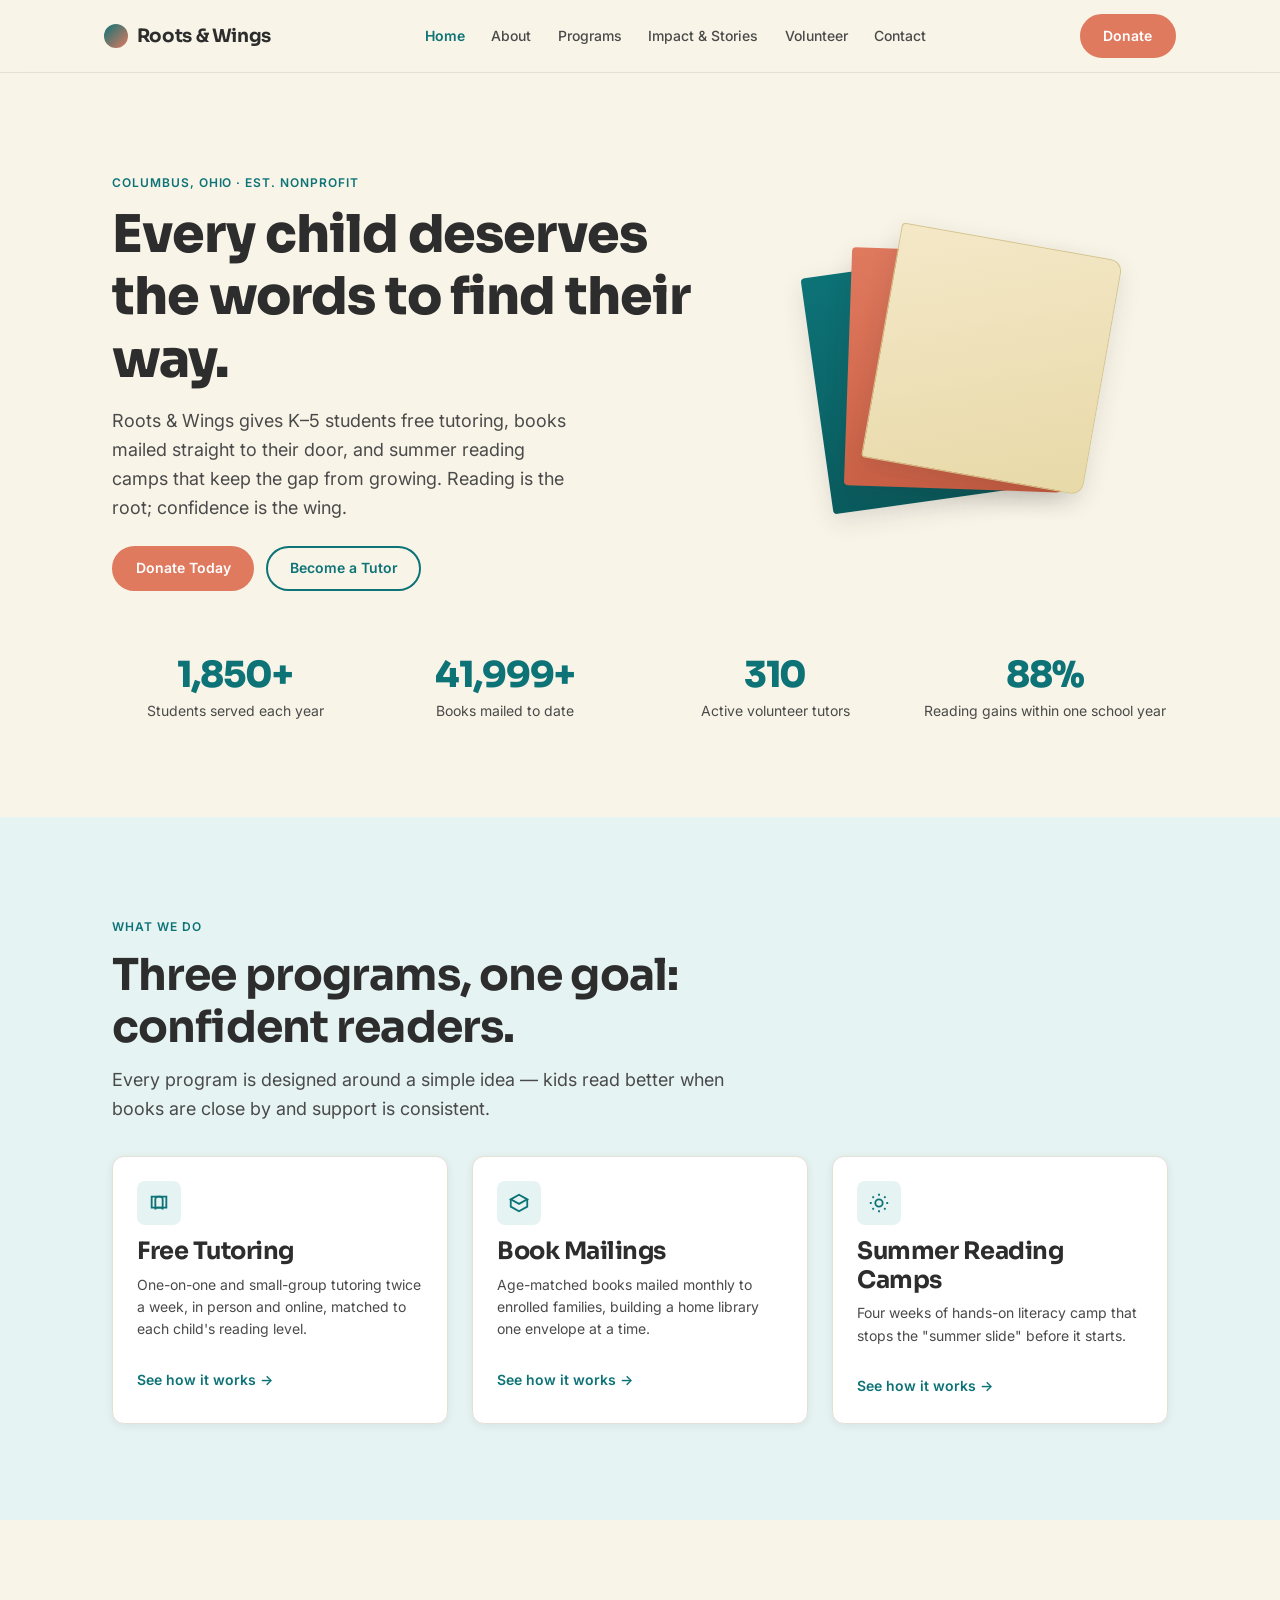
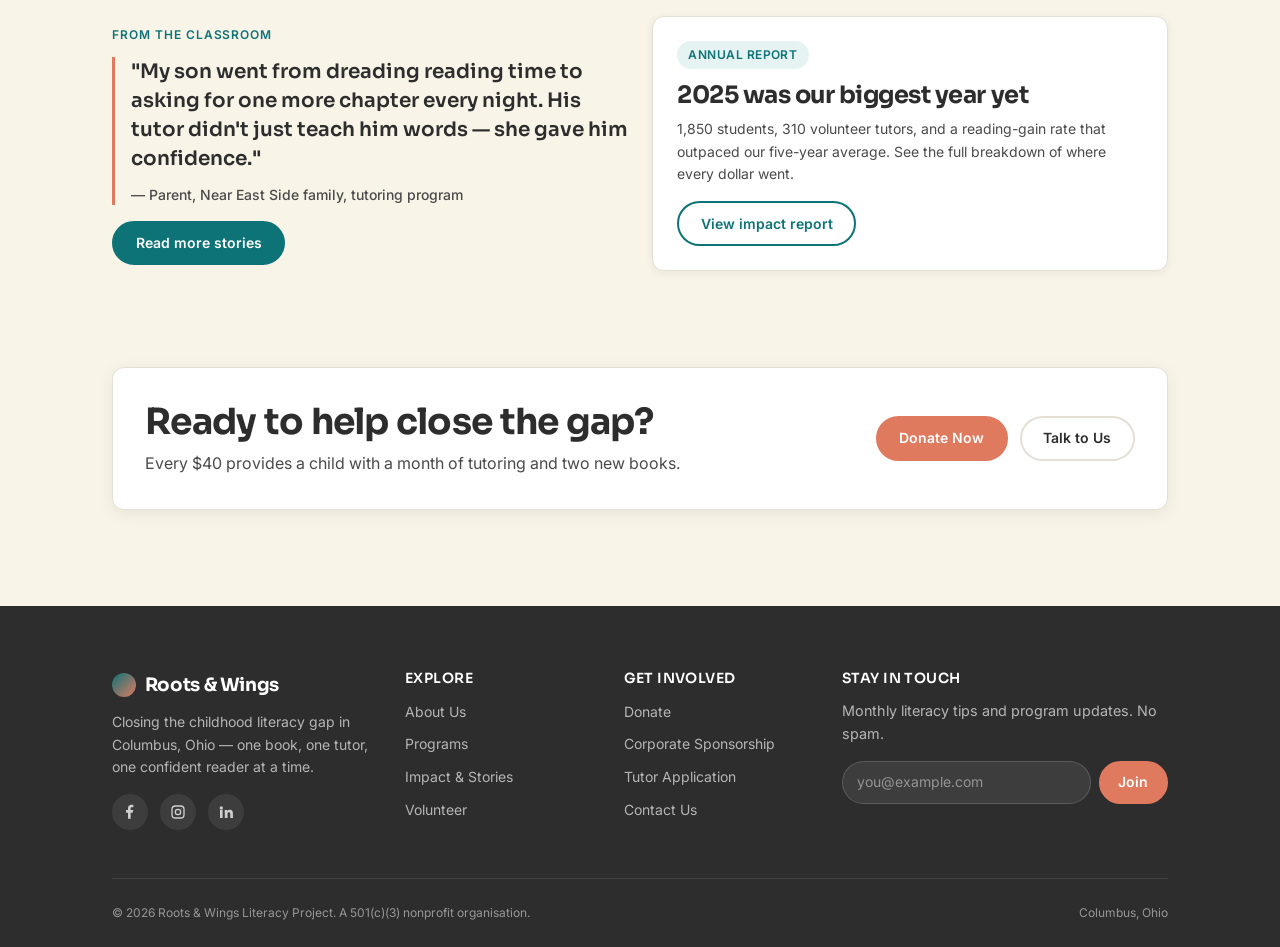
==== roots-and-wings-literacy-project/index.html @ 6bbbf85e "Add files via upload" ====
<!DOCTYPE html>
<html lang="en">
<head>
<meta charset="UTF-8">
<meta name="viewport" content="width=device-width, initial-scale=1.0">
<title>Roots &amp; Wings Literacy Project — Every Child, Reading</title>
<meta name="description" content="Roots & Wings Literacy Project provides free tutoring, book mailings, and summer reading camps to close the childhood literacy gap for K–5 students in Columbus, Ohio.">
<link rel="preconnect" href="https://fonts.googleapis.com">
<link rel="preconnect" href="https://fonts.gstatic.com" crossorigin>
<link href="https://fonts.googleapis.com/css2?family=Sora:wght@600;700;800&family=Inter:wght@400;500;600&display=swap" rel="stylesheet">
<link rel="stylesheet" href="css/style.css">
</head>
<body>

<!-- ============ HEADER ============ -->
<header class="site-header">
  <nav class="nav">
    <a href="index.html" class="brand"><span class="brand-mark" aria-hidden="true"></span>Roots &amp; Wings</a>
    <button class="nav-toggle" aria-label="Toggle navigation menu" aria-expanded="false">
      <span></span><span></span><span></span>
    </button>
    <ul class="nav-links">
      <li><a href="index.html" aria-current="page">Home</a></li>
      <li><a href="about.html">About</a></li>
      <li><a href="programs.html">Programs</a></li>
      <li><a href="impact.html">Impact &amp; Stories</a></li>
      <li><a href="volunteer.html">Volunteer</a></li>
      <li><a href="contact.html">Contact</a></li>
    </ul>
    <div class="nav-cta">
      <a href="donate.html" class="btn btn-primary">Donate</a>
    </div>
  </nav>
</header>

<main>

  <!-- ============ HERO ============ -->
  <section class="hero">
    <div class="container hero-grid">
      <div>
        <span class="eyebrow">Columbus, Ohio · Est. nonprofit</span>
        <h1>Every child deserves the words to find their way.</h1>
        <p class="lede">Roots &amp; Wings gives K–5 students free tutoring, books mailed straight to their door, and summer reading camps that keep the gap from growing. Reading is the root; confidence is the wing.</p>
        <div class="hero-actions">
          <a href="donate.html" class="btn btn-primary">Donate Today</a>
          <a href="volunteer.html" class="btn btn-ghost">Become a Tutor</a>
        </div>
      </div>
      <div class="book-stack" aria-hidden="true">
        <div class="page p1"></div>
        <div class="page p2"></div>
        <div class="page p3"></div>
      </div>
    </div>
  </section>

  <!-- ============ IMPACT STATS ============ -->
  <section class="section" style="padding-top:0;">
    <div class="container">
      <div class="stat-row reveal">
        <div class="stat">
          <span class="num" data-count="1850" data-suffix="+">0</span>
          <span class="label">Students served each year</span>
        </div>
        <div class="stat">
          <span class="num" data-count="42000" data-suffix="+">0</span>
          <span class="label">Books mailed to date</span>
        </div>
        <div class="stat">
          <span class="num" data-count="310">0</span>
          <span class="label">Active volunteer tutors</span>
        </div>
        <div class="stat">
          <span class="num" data-count="88" data-suffix="%">0</span>
          <span class="label">Reading gains within one school year</span>
        </div>
      </div>
    </div>
  </section>

  <!-- ============ PROGRAMS PREVIEW ============ -->
  <section class="section section--tint">
    <div class="container">
      <div class="section-head reveal">
        <span class="eyebrow">What we do</span>
        <h2>Three programs, one goal: confident readers.</h2>
        <p>Every program is designed around a simple idea — kids read better when books are close by and support is consistent.</p>
      </div>
      <div class="grid grid-3">
        <div class="card reveal">
          <div class="program-icon" aria-hidden="true">
            <svg width="22" height="22" viewBox="0 0 24 24" fill="none" stroke="currentColor" stroke-width="2"><path d="M4 5h9a3 3 0 0 1 3 3v11a2 2 0 0 0-2-2H4z"/><path d="M20 5h-9a3 3 0 0 0-3 3v11a2 2 0 0 1 2-2h10z"/></svg>
          </div>
          <h3>Free Tutoring</h3>
          <p>One-on-one and small-group tutoring twice a week, in person and online, matched to each child's reading level.</p>
          <a href="programs.html">See how it works →</a>
        </div>
        <div class="card reveal">
          <div class="program-icon" aria-hidden="true">
            <svg width="22" height="22" viewBox="0 0 24 24" fill="none" stroke="currentColor" stroke-width="2"><path d="M3 8l9-5 9 5-9 5-9-5z"/><path d="M3 8v8l9 5 9-5V8"/></svg>
          </div>
          <h3>Book Mailings</h3>
          <p>Age-matched books mailed monthly to enrolled families, building a home library one envelope at a time.</p>
          <a href="programs.html">See how it works →</a>
        </div>
        <div class="card reveal">
          <div class="program-icon" aria-hidden="true">
            <svg width="22" height="22" viewBox="0 0 24 24" fill="none" stroke="currentColor" stroke-width="2"><circle cx="12" cy="12" r="4"/><path d="M12 2v2M12 20v2M4.9 4.9l1.4 1.4M17.7 17.7l1.4 1.4M2 12h2M20 12h2M4.9 19.1l1.4-1.4M17.7 6.3l1.4-1.4"/></svg>
          </div>
          <h3>Summer Reading Camps</h3>
          <p>Four weeks of hands-on literacy camp that stops the "summer slide" before it starts.</p>
          <a href="programs.html">See how it works →</a>
        </div>
      </div>
    </div>
  </section>

  <!-- ============ STORY / QUOTE ============ -->
  <section class="section">
    <div class="container">
      <div class="grid grid-2" style="align-items:center;">
        <div class="reveal">
          <span class="eyebrow">From the classroom</span>
          <blockquote class="quote">
            "My son went from dreading reading time to asking for one more chapter every night. His tutor didn't just teach him words — she gave him confidence."
            <cite>— Parent, Near East Side family, tutoring program</cite>
          </blockquote>
          <a href="impact.html" class="btn btn-teal">Read more stories</a>
        </div>
        <div class="card reveal">
          <span class="tag">Annual Report</span>
          <h3>2025 was our biggest year yet</h3>
          <p>1,850 students, 310 volunteer tutors, and a reading-gain rate that outpaced our five-year average. See the full breakdown of where every dollar went.</p>
          <a href="impact.html" class="btn btn-ghost">View impact report</a>
        </div>
      </div>
    </div>
  </section>

  <!-- ============ CTA BAND ============ -->
  <section class="section" style="padding-top:0;">
    <div class="container">
      <div class="cta-band reveal">
        <div>
          <h2>Ready to help close the gap?</h2>
          <p>Every $40 provides a child with a month of tutoring and two new books.</p>
        </div>
        <div class="hero-actions" style="margin-top:0;">
          <a href="donate.html" class="btn btn-primary">Donate Now</a>
          <a href="contact.html" class="btn btn-outline">Talk to Us</a>
        </div>
      </div>
    </div>
  </section>

</main>

<!-- ============ FOOTER ============ -->
<footer class="site-footer">
  <div class="container">
    <div class="footer-grid">
      <div>
        <a href="index.html" class="brand"><span class="brand-mark" aria-hidden="true"></span>Roots &amp; Wings</a>
        <p style="max-width:32ch;">Closing the childhood literacy gap in Columbus, Ohio — one book, one tutor, one confident reader at a time.</p>
        <div class="social-row">
          <a href="#" aria-label="Facebook"><svg width="16" height="16" viewBox="0 0 24 24" fill="currentColor"><path d="M13 22v-9h3l1-4h-4V6.5C13 5.5 13.4 5 14.6 5H17V1.2C16.6 1.1 15.3 1 14 1c-3 0-5 1.8-5 5.2V9H6v4h3v9z"/></svg></a>
          <a href="#" aria-label="Instagram"><svg width="16" height="16" viewBox="0 0 24 24" fill="none" stroke="currentColor" stroke-width="2"><rect x="3" y="3" width="18" height="18" rx="5"/><circle cx="12" cy="12" r="4"/><circle cx="17.5" cy="6.5" r="0.6" fill="currentColor" stroke="none"/></svg></a>
          <a href="#" aria-label="LinkedIn"><svg width="16" height="16" viewBox="0 0 24 24" fill="currentColor"><path d="M4.98 3.5a2.5 2.5 0 1 1 0 5 2.5 2.5 0 0 1 0-5zM3 9h4v12H3zM10 9h3.8v1.7h.05c.53-1 1.83-2 3.77-2 4.03 0 4.78 2.65 4.78 6.1V21h-4v-5.6c0-1.35-.02-3.1-1.89-3.1-1.9 0-2.19 1.48-2.19 3v5.7h-4z"/></svg></a>
        </div>
      </div>
      <div>
        <h4>Explore</h4>
        <ul class="footer-links">
          <li><a href="about.html">About Us</a></li>
          <li><a href="programs.html">Programs</a></li>
          <li><a href="impact.html">Impact &amp; Stories</a></li>
          <li><a href="volunteer.html">Volunteer</a></li>
        </ul>
      </div>
      <div>
        <h4>Get Involved</h4>
        <ul class="footer-links">
          <li><a href="donate.html">Donate</a></li>
          <li><a href="donate.html#sponsor">Corporate Sponsorship</a></li>
          <li><a href="volunteer.html">Tutor Application</a></li>
          <li><a href="contact.html">Contact Us</a></li>
        </ul>
      </div>
      <div>
        <h4>Stay in touch</h4>
        <p style="font-size:0.9rem;">Monthly literacy tips and program updates. No spam.</p>
        <form class="newsletter-row" data-demo-form>
          <label for="footer-email" class="visually-hidden">Email address</label>
          <input type="email" id="footer-email" placeholder="you@example.com" required>
          <button type="submit" class="btn btn-primary" style="padding:0.6rem 1.1rem;">Join</button>
        </form>
      </div>
    </div>
    <div class="footer-bottom">
      <span>&copy; 2026 Roots &amp; Wings Literacy Project. A 501(c)(3) nonprofit organisation.</span>
      <span>Columbus, Ohio</span>
    </div>
  </div>
</footer>

<script src="js/main.js"></script>
</body>
</html>
---- roots-and-wings-literacy-project/css/style.css ----
/* ============================================================
   Roots & Wings Literacy Project — External Stylesheet
   Part 2: CSS Styling & Responsive Design
   ============================================================ */

/* ------------------------------------------------------------
   1. CSS RESET (consistent cross-browser baseline)
   ------------------------------------------------------------ */
*,
*::before,
*::after {
  box-sizing: border-box;
  margin: 0;
  padding: 0;
}

html {
  scroll-behavior: smooth;
  -webkit-text-size-adjust: 100%;
}

body {
  min-height: 100vh;
  line-height: 1.6;
  -webkit-font-smoothing: antialiased;
  -moz-osx-font-smoothing: grayscale;
}

img,
picture,
video,
iframe {
  max-width: 100%;
  display: block;
}

ul,
ol {
  list-style: none;
}

a {
  text-decoration: none;
  color: inherit;
}

button,
input,
select,
textarea {
  font: inherit;
  color: inherit;
  border: none;
  background: none;
}

button {
  cursor: pointer;
}

/* ------------------------------------------------------------
   2. DESIGN TOKENS (base style / colour scheme)
   ------------------------------------------------------------ */
:root {
  /* Brand colours (from Proposal 1) */
  --teal: #0D7377;
  --teal-dark: #095456;
  --teal-tint: #E6F3F3;
  --cream: #F8F4E8;
  --coral: #E07A5F;
  --coral-dark: #C45A3F;
  --charcoal: #2D2D2D;
  --charcoal-soft: #4A4A4A;
  --white: #FFFFFF;
  --off-white: #FAFAF7;
  --border: #E5E0D5;
  --shadow: rgba(45, 45, 45, 0.08);
  --shadow-md: rgba(45, 45, 45, 0.12);

  /* Typography */
  --font-display: "Sora", system-ui, sans-serif;
  --font-body: "Inter", system-ui, sans-serif;

  /* Fluid type scale (relative units) */
  --text-xs: 0.75rem;
  --text-sm: 0.875rem;
  --text-base: 1rem;
  --text-md: 1.125rem;
  --text-lg: 1.25rem;
  --text-xl: 1.5rem;
  --text-2xl: clamp(1.75rem, 2.5vw + 1rem, 2.25rem);
  --text-3xl: clamp(2rem, 3vw + 1rem, 2.75rem);
  --text-4xl: clamp(2.25rem, 4vw + 1rem, 3.25rem);

  /* Spacing (relative) */
  --space-1: 0.25rem;
  --space-2: 0.5rem;
  --space-3: 0.75rem;
  --space-4: 1rem;
  --space-5: 1.5rem;
  --space-6: 2rem;
  --space-7: 3rem;
  --space-8: 4rem;
  --space-9: 6rem;

  /* Layout */
  --container: 1120px;
  --radius: 12px;
  --radius-sm: 8px;
  --radius-full: 999px;
  --header-h: 4.25rem;
  --transition: 0.2s ease;
}

/* ------------------------------------------------------------
   3. BASE STYLES
   ------------------------------------------------------------ */
body {
  font-family: var(--font-body);
  font-size: var(--text-base);
  font-weight: 400;
  color: var(--charcoal);
  background-color: var(--cream);
}

h1, h2, h3, h4, h5, h6 {
  font-family: var(--font-display);
  font-weight: 700;
  line-height: 1.2;
  letter-spacing: -0.02em;
  color: var(--charcoal);
}

h1 { font-size: var(--text-4xl); font-weight: 800; }
h2 { font-size: var(--text-3xl); }
h3 { font-size: var(--text-xl); }
h4 { font-size: var(--text-lg); font-weight: 600; }

p {
  margin-bottom: var(--space-4);
  color: var(--charcoal-soft);
}

p:last-child { margin-bottom: 0; }

ul:not(.nav-links):not(.footer-links) {
  list-style: disc;
  padding-left: 1.25rem;
  margin-bottom: var(--space-4);
}

ul:not(.nav-links):not(.footer-links) li {
  margin-bottom: var(--space-2);
  color: var(--charcoal-soft);
}

strong { font-weight: 600; color: var(--charcoal); }

.visually-hidden {
  position: absolute;
  width: 1px;
  height: 1px;
  padding: 0;
  margin: -1px;
  overflow: hidden;
  clip: path(rect(0 0 0 0));
  white-space: nowrap;
  border: 0;
}

/* ------------------------------------------------------------
   4. LAYOUT UTILITIES
   ------------------------------------------------------------ */
.container {
  width: 100%;
  max-width: var(--container);
  margin-inline: auto;
  padding-inline: var(--space-5);
}

.grid {
  display: grid;
  gap: var(--space-5);
}

.grid-2 {
  grid-template-columns: 1fr;
}

.grid-3 {
  grid-template-columns: 1fr;
}

.section {
  padding-block: var(--space-8);
}

.section--tint {
  background-color: var(--teal-tint);
}

.section--dark {
  background-color: var(--teal);
  color: var(--white);
}

.section--dark h2,
.section--dark .label,
.section--dark .num {
  color: var(--white);
}

.section-head {
  margin-bottom: var(--space-6);
  max-width: 40rem;
}

.section-head--center {
  text-align: center;
  margin-inline: auto;
}

.section-head p {
  margin-top: var(--space-3);
  font-size: var(--text-md);
}

.eyebrow {
  display: inline-block;
  font-family: var(--font-body);
  font-size: var(--text-xs);
  font-weight: 600;
  letter-spacing: 0.08em;
  text-transform: uppercase;
  color: var(--teal);
  margin-bottom: var(--space-3);
}

.section--dark .eyebrow {
  color: var(--teal-tint);
}

.tag {
  display: inline-block;
  font-size: var(--text-xs);
  font-weight: 600;
  letter-spacing: 0.04em;
  text-transform: uppercase;
  color: var(--teal);
  background: var(--teal-tint);
  padding: 0.3rem 0.7rem;
  border-radius: var(--radius-full);
  margin-bottom: var(--space-3);
}

/* ------------------------------------------------------------
   5. HEADER / NAVIGATION
   ------------------------------------------------------------ */
.site-header {
  position: sticky;
  top: 0;
  z-index: 100;
  background: rgba(248, 244, 232, 0.92);
  backdrop-filter: blur(10px);
  -webkit-backdrop-filter: blur(10px);
  border-bottom: 1px solid var(--border);
}

.nav {
  display: flex;
  align-items: center;
  justify-content: space-between;
  max-width: var(--container);
  margin-inline: auto;
  padding: 0.85rem var(--space-5);
  gap: var(--space-4);
  min-height: var(--header-h);
}

.brand {
  display: inline-flex;
  align-items: center;
  gap: 0.55rem;
  font-family: var(--font-display);
  font-weight: 700;
  font-size: 1.15rem;
  color: var(--charcoal);
  letter-spacing: -0.02em;
  flex-shrink: 0;
}

.brand:hover { color: var(--teal); }

.brand-mark {
  display: inline-block;
  width: 1.5rem;
  height: 1.5rem;
  border-radius: 50%;
  background: linear-gradient(135deg, var(--teal) 0%, var(--coral) 100%);
  flex-shrink: 0;
}

.nav-links {
  display: none;
  align-items: center;
  gap: 0.15rem;
}

.nav-links a {
  display: block;
  padding: 0.45rem 0.75rem;
  font-size: var(--text-sm);
  font-weight: 500;
  color: var(--charcoal-soft);
  border-radius: var(--radius-sm);
  transition: color var(--transition), background var(--transition);
}

.nav-links a:hover,
.nav-links a:focus-visible {
  color: var(--teal);
  background: var(--teal-tint);
  outline: none;
}

.nav-links a[aria-current="page"] {
  color: var(--teal);
  font-weight: 600;
}

.nav-cta {
  display: none;
}

.nav-toggle {
  display: flex;
  flex-direction: column;
  justify-content: center;
  gap: 5px;
  width: 2.5rem;
  height: 2.5rem;
  padding: 0.4rem;
  border-radius: var(--radius-sm);
  transition: background var(--transition);
}

.nav-toggle:hover,
.nav-toggle:focus-visible {
  background: var(--teal-tint);
  outline: none;
}

.nav-toggle span {
  display: block;
  height: 2px;
  width: 100%;
  background: var(--charcoal);
  border-radius: 2px;
  transition: transform var(--transition), opacity var(--transition);
}

.nav-toggle[aria-expanded="true"] span:nth-child(1) {
  transform: translateY(7px) rotate(45deg);
}
.nav-toggle[aria-expanded="true"] span:nth-child(2) {
  opacity: 0;
}
.nav-toggle[aria-expanded="true"] span:nth-child(3) {
  transform: translateY(-7px) rotate(-45deg);
}

/* Mobile nav open state */
.nav-links.is-open {
  display: flex;
  flex-direction: column;
  position: absolute;
  top: 100%;
  left: 0;
  right: 0;
  background: var(--cream);
  border-bottom: 1px solid var(--border);
  padding: var(--space-4) var(--space-5);
  gap: 0.25rem;
  box-shadow: 0 8px 24px var(--shadow-md);
}

.nav-links.is-open a {
  padding: 0.75rem 1rem;
  font-size: var(--text-base);
}

/* ------------------------------------------------------------
   6. BUTTONS
   ------------------------------------------------------------ */
.btn {
  display: inline-flex;
  align-items: center;
  justify-content: center;
  gap: 0.4rem;
  padding: 0.7rem 1.35rem;
  font-family: var(--font-body);
  font-size: var(--text-sm);
  font-weight: 600;
  line-height: 1.3;
  border-radius: var(--radius-full);
  border: 2px solid transparent;
  transition: background var(--transition), color var(--transition),
              border-color var(--transition), box-shadow var(--transition),
              transform var(--transition);
  white-space: nowrap;
}

.btn:focus-visible {
  outline: 2px solid var(--teal);
  outline-offset: 2px;
}

.btn:active {
  transform: scale(0.98);
}

.btn-primary {
  background: var(--coral);
  color: var(--white);
  border-color: var(--coral);
}

.btn-primary:hover {
  background: var(--coral-dark);
  border-color: var(--coral-dark);
  box-shadow: 0 4px 14px rgba(224, 122, 95, 0.35);
}

.btn-teal {
  background: var(--teal);
  color: var(--white);
  border-color: var(--teal);
}

.btn-teal:hover {
  background: var(--teal-dark);
  border-color: var(--teal-dark);
  box-shadow: 0 4px 14px rgba(13, 115, 119, 0.3);
}

.btn-ghost {
  background: transparent;
  color: var(--teal);
  border-color: var(--teal);
}

.btn-ghost:hover {
  background: var(--teal-tint);
}

.btn-outline {
  background: transparent;
  color: var(--charcoal);
  border-color: var(--border);
}

.btn-outline:hover {
  border-color: var(--charcoal);
  background: var(--white);
}

/* ------------------------------------------------------------
   7. HERO
   ------------------------------------------------------------ */
.hero {
  padding-block: var(--space-8) var(--space-7);
}

.hero-grid {
  display: grid;
  gap: var(--space-6);
  align-items: center;
}

.hero h1 {
  margin-bottom: var(--space-4);
  max-width: 18ch;
}

.lede {
  font-size: var(--text-md);
  color: var(--charcoal-soft);
  max-width: 42ch;
  margin-bottom: var(--space-5);
}

.hero-actions {
  display: flex;
  flex-wrap: wrap;
  gap: var(--space-3);
  margin-top: var(--space-5);
}

/* Decorative book stack (homepage) */
.book-stack {
  display: none;
  position: relative;
  width: 100%;
  max-width: 320px;
  height: 280px;
  margin-inline: auto;
}

.book-stack .page {
  position: absolute;
  width: 70%;
  height: 85%;
  border-radius: 4px 12px 12px 4px;
  box-shadow: 0 8px 24px var(--shadow-md);
}

.book-stack .p1 {
  background: linear-gradient(160deg, var(--teal) 0%, var(--teal-dark) 100%);
  left: 8%;
  top: 8%;
  transform: rotate(-8deg);
}

.book-stack .p2 {
  background: linear-gradient(160deg, var(--coral) 0%, var(--coral-dark) 100%);
  left: 18%;
  top: 4%;
  transform: rotate(2deg);
  z-index: 1;
}

.book-stack .p3 {
  background: linear-gradient(160deg, #F4E8C8 0%, #E8D9A8 100%);
  left: 28%;
  top: 0;
  transform: rotate(10deg);
  z-index: 2;
  border: 1px solid #D4C48A;
}

/* ------------------------------------------------------------
   8. CARDS
   ------------------------------------------------------------ */
.card {
  background: var(--white);
  border: 1px solid var(--border);
  border-radius: var(--radius);
  padding: var(--space-5);
  box-shadow: 0 2px 8px var(--shadow);
  transition: box-shadow var(--transition), transform var(--transition);
}

.card:hover {
  box-shadow: 0 8px 24px var(--shadow-md);
  transform: translateY(-2px);
}

.card h3 {
  margin-bottom: var(--space-2);
}

.card p {
  font-size: var(--text-sm);
}

.card a:not(.btn) {
  display: inline-block;
  margin-top: var(--space-3);
  font-size: var(--text-sm);
  font-weight: 600;
  color: var(--teal);
}

.card a:not(.btn):hover {
  color: var(--teal-dark);
  text-decoration: underline;
}

.program-icon {
  display: inline-flex;
  align-items: center;
  justify-content: center;
  width: 2.75rem;
  height: 2.75rem;
  border-radius: var(--radius-sm);
  background: var(--teal-tint);
  color: var(--teal);
  margin-bottom: var(--space-3);
}

.mt-0 { margin-top: 0; }

/* ------------------------------------------------------------
   9. STATS
   ------------------------------------------------------------ */
.stat-row {
  display: grid;
  grid-template-columns: 1fr 1fr;
  gap: var(--space-5);
  text-align: center;
}

.stat .num {
  display: block;
  font-family: var(--font-display);
  font-size: var(--text-2xl);
  font-weight: 800;
  color: var(--teal);
  letter-spacing: -0.03em;
  line-height: 1.1;
}

.section--dark .stat .num {
  color: var(--white);
}

.stat .label {
  display: block;
  font-size: var(--text-sm);
  color: var(--charcoal-soft);
  margin-top: var(--space-2);
  line-height: 1.35;
}

.section--dark .stat .label {
  color: rgba(255, 255, 255, 0.85);
}

/* ------------------------------------------------------------
   10. QUOTE / BLOCKQUOTE
   ------------------------------------------------------------ */
.quote {
  font-family: var(--font-display);
  font-size: var(--text-lg);
  font-weight: 600;
  line-height: 1.45;
  color: var(--charcoal);
  border-left: 3px solid var(--coral);
  padding-left: var(--space-4);
  margin-bottom: var(--space-4);
}

.quote cite {
  display: block;
  margin-top: var(--space-3);
  font-family: var(--font-body);
  font-size: var(--text-sm);
  font-weight: 500;
  font-style: normal;
  color: var(--charcoal-soft);
}

/* ------------------------------------------------------------
   11. TIMELINE (About page)
   ------------------------------------------------------------ */
.timeline {
  position: relative;
  padding-left: var(--space-6);
  border-left: 2px solid var(--teal);
}

.timeline-item {
  position: relative;
  padding-bottom: var(--space-6);
}

.timeline-item:last-child {
  padding-bottom: 0;
}

.timeline-item::before {
  content: "";
  position: absolute;
  left: calc(-1 * var(--space-6) - 5px);
  top: 0.35rem;
  width: 12px;
  height: 12px;
  border-radius: 50%;
  background: var(--teal);
  border: 3px solid var(--cream);
  box-shadow: 0 0 0 2px var(--teal);
}

.timeline-item .year {
  display: inline-block;
  font-family: var(--font-display);
  font-size: var(--text-sm);
  font-weight: 700;
  color: var(--teal);
  margin-bottom: var(--space-1);
}

.timeline-item h3 {
  margin-bottom: var(--space-2);
  font-size: var(--text-lg);
}

.timeline-item p {
  font-size: var(--text-sm);
  margin-bottom: 0;
}

/* ------------------------------------------------------------
   12. CTA BAND
   ------------------------------------------------------------ */
.cta-band {
  display: flex;
  flex-direction: column;
  gap: var(--space-5);
  align-items: flex-start;
  background: var(--white);
  border: 1px solid var(--border);
  border-radius: var(--radius);
  padding: var(--space-6);
  box-shadow: 0 4px 16px var(--shadow);
}

.cta-band h2 {
  margin-bottom: var(--space-2);
  font-size: var(--text-2xl);
}

.cta-band p {
  margin-bottom: 0;
}

/* ------------------------------------------------------------
   13. FORMS
   ------------------------------------------------------------ */
.form-card {
  background: var(--white);
  border: 1px solid var(--border);
  border-radius: var(--radius);
  padding: var(--space-5);
  box-shadow: 0 4px 16px var(--shadow);
}

.form-card h3 {
  margin-bottom: var(--space-5);
}

.field {
  margin-bottom: var(--space-4);
}

.field label {
  display: block;
  font-size: var(--text-sm);
  font-weight: 600;
  color: var(--charcoal);
  margin-bottom: var(--space-2);
}

.field input,
.field select,
.field textarea {
  width: 100%;
  padding: 0.7rem 0.9rem;
  background: var(--off-white);
  border: 1px solid var(--border);
  border-radius: var(--radius-sm);
  transition: border-color var(--transition), box-shadow var(--transition);
}

.field input:focus,
.field select:focus,
.field textarea:focus {
  outline: none;
  border-color: var(--teal);
  box-shadow: 0 0 0 3px rgba(13, 115, 119, 0.15);
  background: var(--white);
}

.field textarea {
  resize: vertical;
  min-height: 100px;
}

.field-row {
  display: grid;
  grid-template-columns: 1fr;
  gap: var(--space-4);
}

.radio-group {
  display: flex;
  flex-wrap: wrap;
  gap: var(--space-4);
}

.radio-group label {
  display: inline-flex;
  align-items: center;
  gap: 0.4rem;
  font-weight: 500;
  cursor: pointer;
}

.radio-group input[type="radio"] {
  width: 1.1rem;
  height: 1.1rem;
  accent-color: var(--teal);
}

.amount-group {
  display: flex;
  flex-wrap: wrap;
  gap: var(--space-2);
  margin-bottom: var(--space-3);
}

.amount-btn {
  padding: 0.55rem 1rem;
  font-size: var(--text-sm);
  font-weight: 600;
  border: 2px solid var(--border);
  border-radius: var(--radius-full);
  background: var(--off-white);
  color: var(--charcoal);
  transition: all var(--transition);
}

.amount-btn:hover,
.amount-btn:focus-visible {
  border-color: var(--teal);
  color: var(--teal);
  outline: none;
}

.amount-btn.active {
  background: var(--teal);
  border-color: var(--teal);
  color: var(--white);
}

.form-note {
  font-size: var(--text-xs);
  color: var(--charcoal-soft);
  line-height: 1.5;
}

/* ------------------------------------------------------------
   14. CONTACT DETAILS & MAPS
   ------------------------------------------------------------ */
.contact-detail {
  display: flex;
  align-items: flex-start;
  gap: var(--space-3);
  margin-bottom: var(--space-4);
  font-size: var(--text-sm);
}

.contact-detail .icn {
  display: inline-flex;
  align-items: center;
  justify-content: center;
  width: 2.25rem;
  height: 2.25rem;
  border-radius: var(--radius-sm);
  background: var(--teal-tint);
  color: var(--teal);
  flex-shrink: 0;
}

.map-embed {
  border-radius: var(--radius);
  overflow: hidden;
  border: 1px solid var(--border);
  aspect-ratio: 16 / 10;
}

.map-embed iframe {
  width: 100%;
  height: 100%;
  border: 0;
}

/* ------------------------------------------------------------
   15. FOOTER
   ------------------------------------------------------------ */
.site-footer {
  background: var(--charcoal);
  color: rgba(255, 255, 255, 0.8);
  padding-block: var(--space-8) var(--space-5);
  margin-top: auto;
}

.site-footer .brand {
  color: var(--white);
  margin-bottom: var(--space-3);
}

.site-footer .brand:hover {
  color: var(--teal-tint);
}

.site-footer p {
  color: rgba(255, 255, 255, 0.65);
  font-size: var(--text-sm);
}

.footer-grid {
  display: grid;
  grid-template-columns: 1fr;
  gap: var(--space-6);
  margin-bottom: var(--space-7);
}

.site-footer h4 {
  color: var(--white);
  font-size: var(--text-sm);
  font-weight: 600;
  letter-spacing: 0.03em;
  text-transform: uppercase;
  margin-bottom: var(--space-3);
}

.footer-links {
  display: flex;
  flex-direction: column;
  gap: 0.45rem;
}

.footer-links a {
  font-size: var(--text-sm);
  color: rgba(255, 255, 255, 0.65);
  transition: color var(--transition);
}

.footer-links a:hover {
  color: var(--white);
}

.social-row {
  display: flex;
  gap: var(--space-3);
  margin-top: var(--space-4);
}

.social-row a {
  display: inline-flex;
  align-items: center;
  justify-content: center;
  width: 2.25rem;
  height: 2.25rem;
  border-radius: 50%;
  background: rgba(255, 255, 255, 0.08);
  color: rgba(255, 255, 255, 0.75);
  transition: background var(--transition), color var(--transition);
}

.social-row a:hover {
  background: var(--teal);
  color: var(--white);
}

.newsletter-row {
  display: flex;
  gap: var(--space-2);
  margin-top: var(--space-3);
}

.newsletter-row input {
  flex: 1;
  min-width: 0;
  padding: 0.6rem 0.9rem;
  background: rgba(255, 255, 255, 0.08);
  border: 1px solid rgba(255, 255, 255, 0.15);
  border-radius: var(--radius-full);
  color: var(--white);
  font-size: var(--text-sm);
}

.newsletter-row input::placeholder {
  color: rgba(255, 255, 255, 0.45);
}

.newsletter-row input:focus {
  outline: none;
  border-color: var(--teal);
  background: rgba(255, 255, 255, 0.12);
}

.footer-bottom {
  display: flex;
  flex-direction: column;
  gap: var(--space-2);
  padding-top: var(--space-5);
  border-top: 1px solid rgba(255, 255, 255, 0.1);
  font-size: var(--text-xs);
  color: rgba(255, 255, 255, 0.5);
}

/* ------------------------------------------------------------
   16. SCROLL REVEAL (JS-enhanced)
   ------------------------------------------------------------ */
.reveal {
  opacity: 0;
  transform: translateY(18px);
  transition: opacity 0.55s ease, transform 0.55s ease;
}

.reveal.is-visible {
  opacity: 1;
  transform: translateY(0);
}

/* ------------------------------------------------------------
   17. RESPONSIVE — TABLET (≥640px)
   ------------------------------------------------------------ */
@media (min-width: 640px) {
  .grid-2 {
    grid-template-columns: 1fr 1fr;
  }

  .grid-3 {
    grid-template-columns: 1fr 1fr;
  }

  .stat-row {
    grid-template-columns: repeat(4, 1fr);
  }

  .field-row {
    grid-template-columns: 1fr 1fr;
  }

  .footer-grid {
    grid-template-columns: 1fr 1fr;
  }

  .cta-band {
    flex-direction: row;
    align-items: center;
    justify-content: space-between;
  }

  .book-stack {
    display: block;
  }
}

/* ------------------------------------------------------------
   18. RESPONSIVE — DESKTOP (≥880px)
   ------------------------------------------------------------ */
@media (min-width: 880px) {
  .nav-toggle {
    display: none;
  }

  .nav-links {
    display: flex;
  }

  .nav-cta {
    display: block;
  }

  .grid-3 {
    grid-template-columns: repeat(3, 1fr);
  }

  .hero-grid {
    grid-template-columns: 1.15fr 0.85fr;
  }

  .footer-grid {
    grid-template-columns: 1.4fr 1fr 1fr 1.2fr;
  }

  .footer-bottom {
    flex-direction: row;
    justify-content: space-between;
  }

  .section {
    padding-block: var(--space-9);
  }

  .hero {
    padding-block: var(--space-9) var(--space-8);
  }
}

/* ------------------------------------------------------------
   19. RESPONSIVE — LARGE DESKTOP (≥1100px)
   ------------------------------------------------------------ */
@media (min-width: 1100px) {
  .container {
    padding-inline: var(--space-6);
  }
}

/* ------------------------------------------------------------
   20. REDUCED MOTION
   ------------------------------------------------------------ */
@media (prefers-reduced-motion: reduce) {
  html { scroll-behavior: auto; }
  *,
  *::before,
  *::after {
    animation-duration: 0.01ms !important;
    animation-iteration-count: 1 !important;
    transition-duration: 0.01ms !important;
  }
  .reveal {
    opacity: 1;
    transform: none;
  }
}
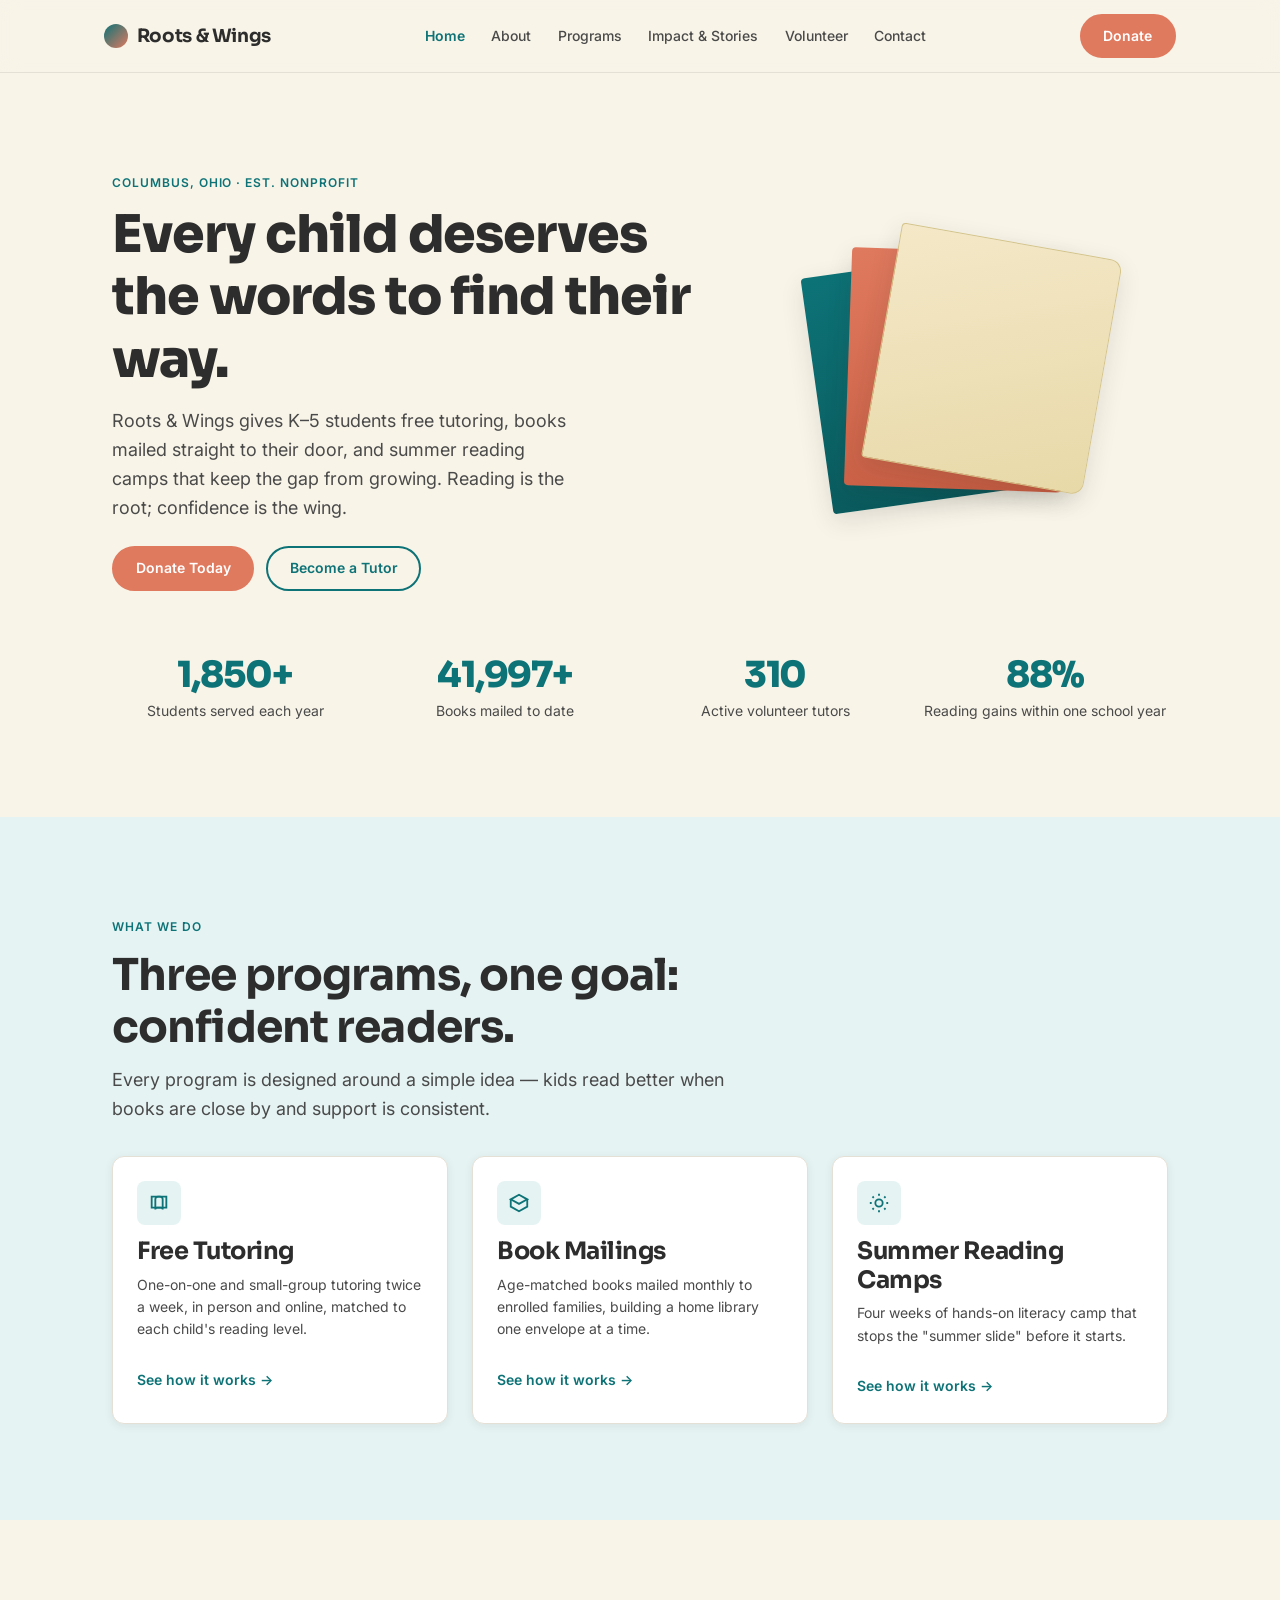
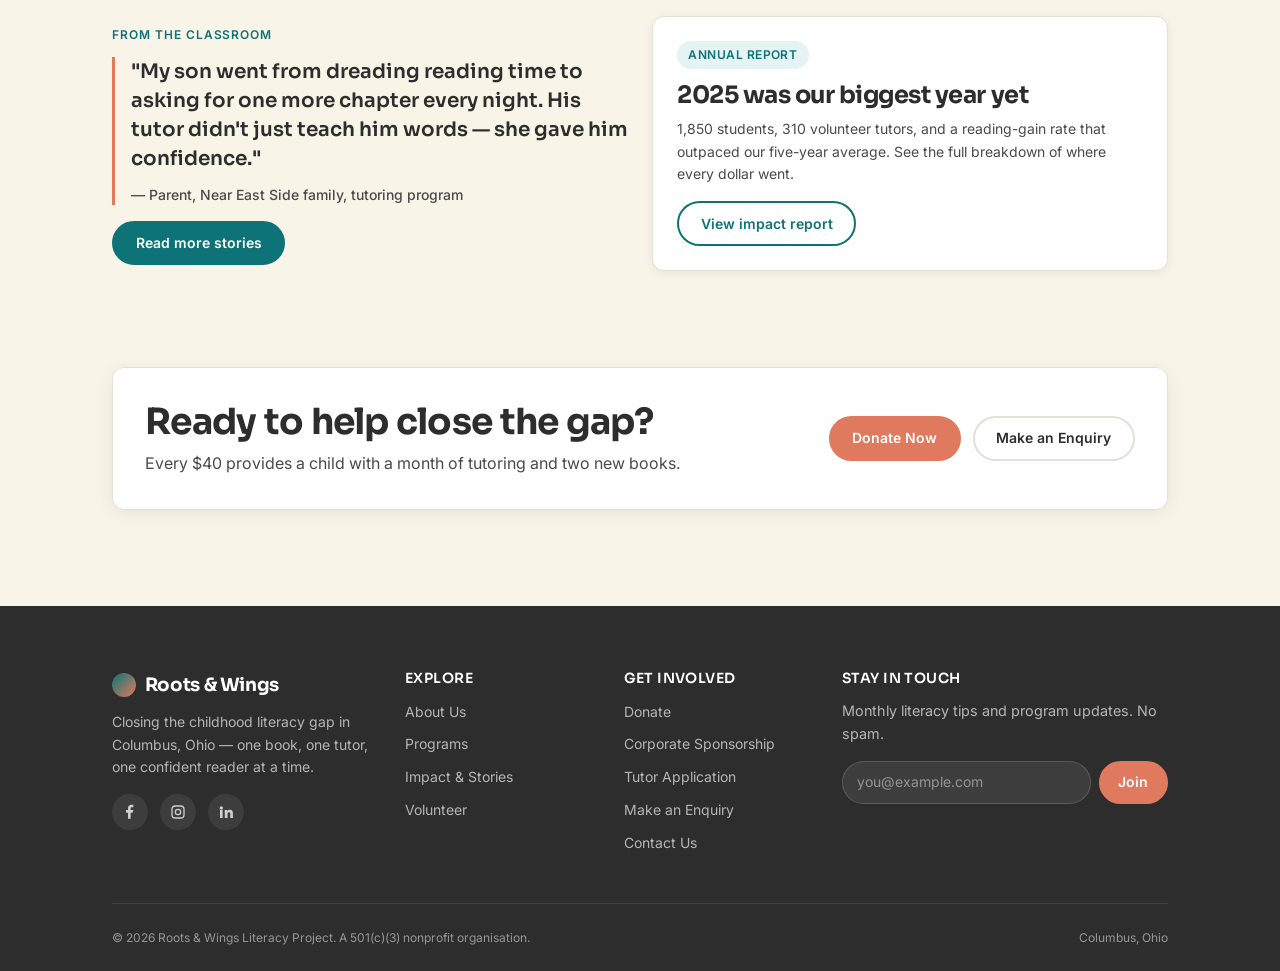
==== commit b2f959b2: "Add files via upload" ====
--- a/roots-and-wings-literacy-project/index.html
+++ b/roots-and-wings-literacy-project/index.html
@@ -1,18 +1,17 @@
 <!DOCTYPE html>
 <html lang="en">
 <head>
-<meta charset="UTF-8">
-<meta name="viewport" content="width=device-width, initial-scale=1.0">
-<title>Roots &amp; Wings Literacy Project — Every Child, Reading</title>
-<meta name="description" content="Roots & Wings Literacy Project provides free tutoring, book mailings, and summer reading camps to close the childhood literacy gap for K–5 students in Columbus, Ohio.">
-<link rel="preconnect" href="https://fonts.googleapis.com">
-<link rel="preconnect" href="https://fonts.gstatic.com" crossorigin>
-<link href="https://fonts.googleapis.com/css2?family=Sora:wght@600;700;800&family=Inter:wght@400;500;600&display=swap" rel="stylesheet">
-<link rel="stylesheet" href="css/style.css">
+  <meta charset="UTF-8">
+  <meta name="viewport" content="width=device-width, initial-scale=1.0">
+  <title>Roots &amp; Wings Literacy Project — Every Child, Reading</title>
+  <meta name="description" content="Roots & Wings Literacy Project provides free tutoring, book mailings, and summer reading camps to close the childhood literacy gap for K–5 students in Columbus, Ohio.">
+  <link rel="preconnect" href="https://fonts.googleapis.com">
+  <link rel="preconnect" href="https://fonts.gstatic.com" crossorigin>
+  <link href="https://fonts.googleapis.com/css2?family=Sora:wght@600;700;800&family=Inter:wght@400;500;600&display=swap" rel="stylesheet">
+  <link rel="stylesheet" href="css/style.css">
 </head>
 <body>
 
-<!-- ============ HEADER ============ -->
 <header class="site-header">
   <nav class="nav">
     <a href="index.html" class="brand"><span class="brand-mark" aria-hidden="true"></span>Roots &amp; Wings</a>
@@ -35,7 +34,7 @@
 
 <main>
 
-  <!-- ============ HERO ============ -->
+  <!-- Hero -->
   <section class="hero">
     <div class="container hero-grid">
       <div>
@@ -55,7 +54,7 @@
     </div>
   </section>
 
-  <!-- ============ IMPACT STATS ============ -->
+  <!-- Impact Stats -->
   <section class="section" style="padding-top:0;">
     <div class="container">
       <div class="stat-row reveal">
@@ -79,7 +78,7 @@
     </div>
   </section>
 
-  <!-- ============ PROGRAMS PREVIEW ============ -->
+  <!-- Programs Preview -->
   <section class="section section--tint">
     <div class="container">
       <div class="section-head reveal">
@@ -116,7 +115,7 @@
     </div>
   </section>
 
-  <!-- ============ STORY / QUOTE ============ -->
+  <!-- Story / Quote -->
   <section class="section">
     <div class="container">
       <div class="grid grid-2" style="align-items:center;">
@@ -138,7 +137,7 @@
     </div>
   </section>
 
-  <!-- ============ CTA BAND ============ -->
+  <!-- CTA Band -->
   <section class="section" style="padding-top:0;">
     <div class="container">
       <div class="cta-band reveal">
@@ -148,7 +147,7 @@
         </div>
         <div class="hero-actions" style="margin-top:0;">
           <a href="donate.html" class="btn btn-primary">Donate Now</a>
-          <a href="contact.html" class="btn btn-outline">Talk to Us</a>
+          <a href="enquiry.html" class="btn btn-outline">Make an Enquiry</a>
         </div>
       </div>
     </div>
@@ -156,7 +155,6 @@
 
 </main>
 
-<!-- ============ FOOTER ============ -->
 <footer class="site-footer">
   <div class="container">
     <div class="footer-grid">
@@ -184,6 +182,7 @@
           <li><a href="donate.html">Donate</a></li>
           <li><a href="donate.html#sponsor">Corporate Sponsorship</a></li>
           <li><a href="volunteer.html">Tutor Application</a></li>
+          <li><a href="enquiry.html">Make an Enquiry</a></li>
           <li><a href="contact.html">Contact Us</a></li>
         </ul>
       </div>
@@ -206,4 +205,4 @@
 
 <script src="js/main.js"></script>
 </body>
-</html>
+</html>
--- a/roots-and-wings-literacy-project/css/style.css
+++ b/roots-and-wings-literacy-project/css/style.css
@@ -1094,6 +1094,9 @@
 /* ------------------------------------------------------------
    20. REDUCED MOTION
    ------------------------------------------------------------ */
+/* ------------------------------------------------------------
+   20. REDUCED MOTION
+   ------------------------------------------------------------ */
 @media (prefers-reduced-motion: reduce) {
   html { scroll-behavior: auto; }
   *,
@@ -1108,3 +1111,155 @@
     transform: none;
   }
 }
+
+/* ============================================================
+   PART 3 ADDITIONS
+   ============================================================ */
+
+/* ---------- Form validation ---------- */
+.error-msg {
+  display: none;
+  color: #c0392b;
+  font-size: 0.85rem;
+  margin-top: 0.25rem;
+}
+
+input.is-invalid,
+select.is-invalid,
+textarea.is-invalid {
+  border-color: #c0392b !important;
+  box-shadow: 0 0 0 3px rgba(192, 57, 43, 0.15);
+}
+
+.char-count {
+  font-size: 0.8rem;
+  color: #666;
+  text-align: right;
+  display: block;
+  margin-top: 0.2rem;
+}
+
+/* ---------- Accordion ---------- */
+.accordion {
+  margin: 1.5rem 0;
+}
+
+.accordion-item {
+  border: 1px solid #e0e0e0;
+  border-radius: 8px;
+  margin-bottom: 0.6rem;
+  overflow: hidden;
+  background: #fff;
+}
+
+.accordion-header {
+  width: 100%;
+  text-align: left;
+  padding: 1rem 1.2rem;
+  background: none;
+  border: none;
+  font-weight: 600;
+  font-size: 1.05rem;
+  cursor: pointer;
+  display: flex;
+  justify-content: space-between;
+  align-items: center;
+  font-family: var(--font-body);
+  color: var(--charcoal);
+}
+
+.accordion-header::after {
+  content: "+";
+  font-size: 1.3rem;
+  transition: transform 0.25s;
+}
+
+.accordion-item.is-open .accordion-header::after {
+  content: "−";
+}
+
+.accordion-body {
+  max-height: 0;
+  overflow: hidden;
+  transition: max-height 0.35s ease;
+  padding: 0 1.2rem;
+}
+
+.accordion-item.is-open .accordion-body {
+  max-height: 500px;
+  padding-bottom: 1.2rem;
+}
+
+/* ---------- Lightbox ---------- */
+.lightbox {
+  position: fixed;
+  inset: 0;
+  background: rgba(0, 0, 0, 0.88);
+  display: flex;
+  align-items: center;
+  justify-content: center;
+  z-index: 9999;
+  opacity: 0;
+  pointer-events: none;
+  transition: opacity 0.25s;
+}
+
+.lightbox.is-open {
+  opacity: 1;
+  pointer-events: auto;
+}
+
+.lightbox img {
+  max-width: 92vw;
+  max-height: 88vh;
+  border-radius: 6px;
+  box-shadow: 0 10px 40px rgba(0, 0, 0, 0.5);
+}
+
+.lightbox-close {
+  position: absolute;
+  top: 1.2rem;
+  right: 1.5rem;
+  background: none;
+  border: none;
+  color: #fff;
+  font-size: 2.5rem;
+  cursor: pointer;
+  line-height: 1;
+}
+
+/* ---------- Search / Filter bar ---------- */
+.filter-bar {
+  display: flex;
+  flex-wrap: wrap;
+  gap: 0.8rem;
+  margin-bottom: 1.8rem;
+  align-items: center;
+}
+
+.filter-bar input[type="search"] {
+  flex: 1;
+  min-width: 200px;
+  padding: 0.7rem 1rem;
+  border: 1px solid #ccc;
+  border-radius: 6px;
+  background: var(--off-white);
+}
+
+.filter-btn {
+  padding: 0.55rem 1.1rem;
+  border: 1px solid #0D7377;
+  background: #fff;
+  color: #0D7377;
+  border-radius: 6px;
+  cursor: pointer;
+  font-weight: 500;
+  font-family: var(--font-body);
+  transition: all 0.2s ease;
+}
+
+.filter-btn.is-active,
+.filter-btn:hover {
+  background: #0D7377;
+  color: #fff;
+}
